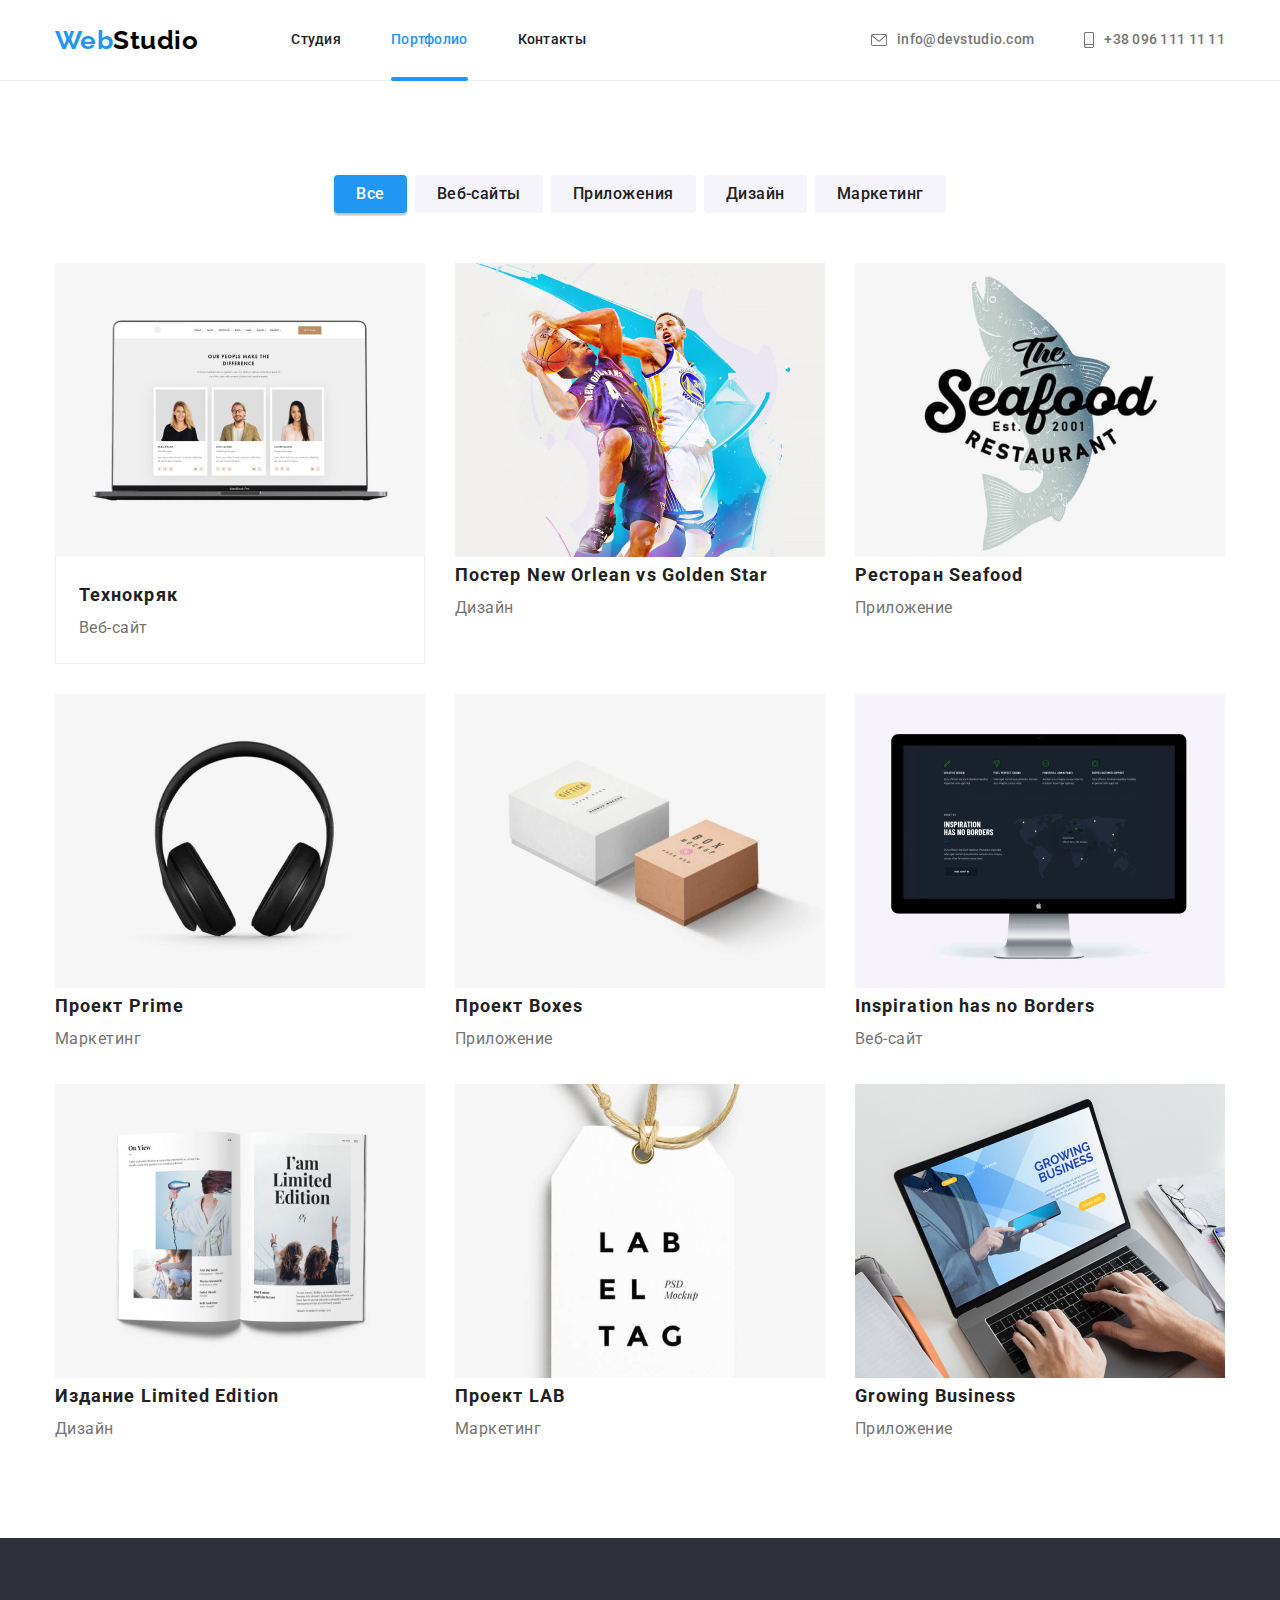
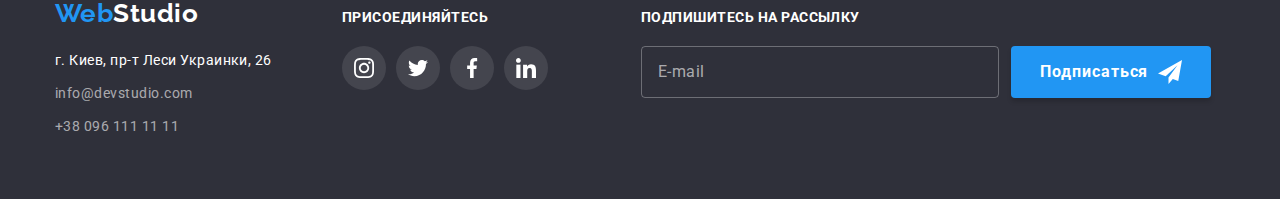
==== portfolio.html @ 0cdf699d "corrects html according to bem" ====
<!DOCTYPE html>
<html lang="ru">
<head>
    <meta charset="UTF-8">
    <meta name="viewport" content="width=device-width, initial-scale=1.0">
    <link rel="stylesheet" href="https://cdnjs.cloudflare.com/ajax/libs/modern-normalize/1.0.0/modern-normalize.min.css">
    <link rel="preconnect" href="https://fonts.gstatic.com">
    <link href="https://fonts.googleapis.com/css2?family=Raleway:wght@700&family=Roboto:wght@400;500;700;900&display=swap" rel="stylesheet"/>
    <link rel="stylesheet" href="https://cdnjs.cloudflare.com/ajax/libs/animate.css/4.1.1/animate.min.css" />
    <link rel="stylesheet" href="./css/common.css">
    <link rel="stylesheet" href="./css/portfolio.css">
    <title>Портфолио</title>
</head>
<body>
    <!--Шапка сайта-->
    <header class="header">
        <div class="container">
            <nav class="header__site-nav">
                <a class="logo link animate__bounceIn" href="./index.html" lang="en" aria-label="логотип кампании">Web<span
                        class="header__logo">Studio</span>
                </a>
                <ul class="site-nav__list list">
                    <li class="site-nav__item">
                        <a class="site-nav__link link" href="./index.html">Студия</a>
                    </li>
                    <li class="site-nav__item">
                        <a class="site-nav__link link site-nav__link--current" href="./portfolio.html">Портфолио</a>
                    </li>
                    <li class="site-nav__item">
                        <a class="site-nav__link link" href="">Контакты</a>
                    </li>
                </ul>
            </nav>
            <address class="header-address">
                <ul class="header-address__list list">
                    <li class="header-address__item">
                        <a class="header-address__link link" href="mailto:info@devstudio.com">
                            <svg class="mail-icon" width="16px" height="12px">
                                <use href="./images/sprite.svg#icon-envelope"></use>
                            </svg>
                            info@devstudio.com
                        </a>
                    </li>
                    <li class="header-address__item">
                        <a class="header-address__link link" href="tel:+380961111111">
                            <svg class="tel-icon" width="10px" height="16px">
                                <use href="./images/sprite.svg#icon-smartphone"></use>
                            </svg>
                            +38 096 111 11 11</a>
                    </li>
                </ul>
            </address>
        </div>
    </header>
    <!--Уникальный контент-->
    <main>
            <!--Портфолио. Логический заголовок h1 потом скрыть-->
            <section class="portfolio section">
                <div class="container">
                    <h1 class="portfolio__title visually-hidden">Портфолио</h1>
                    <ul class="portfolio-nav list">
                        <li class="portfolio-nav__item">
                            <button class="portfolio-nav__button portfolio-nav__button--current" type="button">Все</button></li>
                        <li class="portfolio-nav__item">
                            <button class="portfolio-nav__button" type="button">Веб-сайты</button></li>
                        <li class="portfolio-nav__item">
                            <button class="portfolio-nav__button" type="button">Приложения</button></li>
                        <li class="portfolio-nav__item">
                            <button class="portfolio-nav__button" type="button">Дизайн</button></li>
                        <li class="portfolio-nav__item">
                            <button class="portfolio-nav__button" type="button">Маркетинг</button></li>
                    </ul>
                    <ul class="portfolio-list list">
                        <li class="portfolio-item">
                            <a class="portfolio-link link" href="">
                                <div class="portfolio-link__thumb">
                                <img class="portfolio-link__image img-responsive" src="./images/portfolio/img.jpg"
                                    alt="ноутбук, на котором открыта страничка сайта" width="370" height="294">
                                    <p class="portfolio-link__description">Технокряк это современная площадка распространения коронавируса. Компании используют эту платформу для цифрового
                                    шпионажа и атак на защищённые сервера конкурентов.</p>
                                </div>
                                <div class="portfolio-link__title">
                                <h2 class="portfolio-link__heading">Технокряк</h2>
                                <p class="portfolio-link__paragraph">Веб-сайт</p>
                                </div>
                            </a>
                        </li>
                        <li class="portfolio-item">
                            <a class="portfolio-link link" href="">
                                <div class="portfolio-link__thumb">
                                <img class="portfolio-link__image img-responsive" src="./images/portfolio/img-1.jpg"
                                    alt="два баскетболиста борятся за мяч" width="370" height="294">
                                    <p class="portfolio-link__description">Технокряк это современная площадка распространения коронавируса. Компании
                                        используют эту платформу для цифрового
                                        шпионажа и атак на защищённые сервера конкурентов.</p>
                                </div>
                                <div class="portfolio-item-title">
                                    <h2 class="portfolio-link__heading">Постер <span lang="en">New Orlean vs Golden Star</span></h2>
                                    <p class="portfolio-link__paragraph">Дизайн</p>
                                </div>
                            </a>
                        </li>
                        <li class="portfolio-item">
                            <a class="portfolio-link link" href="">
                                <div class="portfolio-link__thumb">
                                <img class="portfolio-link__image img-responsive" src="./images/portfolio/img-2.jpg"
                                    alt="Изображение рыбы и название ресторана" width="370" height="294">
                                    <p class="portfolio-link__description">Технокряк это современная площадка распространения коронавируса. Компании
                                        используют эту платформу для цифрового
                                        шпионажа и атак на защищённые сервера конкурентов.</p>
                                </div>
                                <div class="portfolio-item-title">
                                    <h2 class="portfolio-link__heading">Ресторан <span lang="en">Seafood</span></h2>
                                    <p class="portfolio-link__paragraph">Приложение</p>
                                </div>
                            </a>
                        </li>
                        <li class="portfolio-item">
                            <a class="portfolio-link link" href="">
                                <div class="portfolio-link__thumb">
                                <img class="portfolio-link__image img-responsive" src="./images/portfolio/img-3.jpg" alt="наушники" width="370"
                                    height="294">
                                    <p class="portfolio-link__description">Технокряк это современная площадка распространения коронавируса. Компании
                                        используют эту платформу для цифрового
                                        шпионажа и атак на защищённые сервера конкурентов.</p>
                                </div>
                                <div class="portfolio-item-title">
                                    <h2 class="portfolio-link__heading" lang="en">Проект Prime</h2>
                                    <p class="portfolio-link__paragraph">Маркетинг</p>
                                </div>
                            </a>
                        </li>
                        <li class="portfolio-item">
                            <a class="portfolio-link link" href="">
                                <div class="portfolio-link__thumb">
                                <img class="portfolio-link__image img-responsive" src="./images/portfolio/img-4.jpg" alt="две маленькие коробочки"
                                    width="370" height="294">
                                    <p class="portfolio-link__description">Технокряк это современная площадка распространения коронавируса. Компании
                                        используют эту платформу для цифрового
                                        шпионажа и атак на защищённые сервера конкурентов.</p>
                                </div>
                                <div class="portfolio-item-title">
                                    <h2 class="portfolio-link__heading">Проект <span lang="en">Boxes</span></h2>
                                    <p class="portfolio-link__paragraph">Приложение</p>
                                </div>
                            </a>
                        </li>
                        <li class="portfolio-item">
                            <a class="portfolio-link link" href="">
                                <div class="portfolio-link__thumb">
                                <img class="portfolio-link__image img-responsive" src="./images/portfolio/img-5.jpg" alt="монитор imac" width="370"
                                    height="294">
                                    <p class="portfolio-link__description">Технокряк это современная площадка распространения коронавируса. Компании используют эту платформу для цифрового
                                    шпионажа и атак на защищённые сервера конкурентов.</p>
                                </div>
                                <div class="portfolio-item-title">
                                    <h2 class="portfolio-link__heading" lang="en">Inspiration has no Borders</h2>
                                    <p class="portfolio-link__paragraph">Веб-сайт</p>
                                </div>
                            </a>
                        </li>
                        <li class="portfolio-item">
                            <a class="portfolio-link link" href="">
                                <div class="portfolio-link__thumb">
                                <img class="portfolio-link__image img-responsive" src="./images/portfolio/img-6.jpg" alt="разворот книги на английском"
                                    width="370" height="294">
                                    <p class="portfolio-link__description">Технокряк это современная площадка распространения коронавируса. Компании используют эту платформу для цифрового
                                    шпионажа и атак на защищённые сервера конкурентов.</p>
                                </div>
                                <div class="portfolio-item-title">
                                    <h2 class="portfolio-link__heading">Издание <span lang="en">Limited Edition</span></h2>
                                    <p class="portfolio-link__paragraph">Дизайн</p>
                                </div>
                            </a>
                        </li>
                        <li class="portfolio-item">
                            <a class="portfolio-link link" href="">
                                <div class="portfolio-link__thumb">
                                <img class="portfolio-link__image img-responsive" src="./images/portfolio/img-7.jpg"
                                    alt="бирка с латинскими буквами и веревочкой" width="370" height="294">
                                    <p class="portfolio-link__description">Технокряк это современная площадка распространения коронавируса. Компании используют эту платформу для цифрового
                                    шпионажа и атак на защищённые сервера конкурентов.</p>
                                </div>
                                <div class="portfolio-item-title">
                                    <h2 class="portfolio-link__heading">Проект <span lang="en">LAB</span></h2>
                                    <p class="portfolio-link__paragraph">Маркетинг</p>
                                </div>
                            </a>
                        </li>
                        <li class="portfolio-item">
                            <a class="portfolio-link link" href="">
                                <div class="portfolio-link__thumb">
                                <img class="portfolio-link__image img-responsive" src="./images/portfolio/img-8.jpg" alt="человек печатает на ноутбуке"
                                    width="370" height="294">
                                    <p class="portfolio-link__description">Технокряк это современная площадка распространения коронавируса. Компании используют эту платформу для цифрового
                                    шпионажа и атак на защищённые сервера конкурентов.</p>
                                </div>
                                <div class="portfolio-item-title">
                                    <h2 class="portfolio-link__heading" lang="en">Growing Business</h2>
                                    <p class="portfolio-link__paragraph">Приложение</p>
                                </div>
                            </a>
                        </li>
                    </ul>
                </div>
            </section>
    </main>
    <!--Подвал сайта-->
    <footer class="footer">
        <div class="container">
            <div class="address-box">
                <a class="logo link" href="./" lang="en" aria-label="логотип кампании">Web<span
                        class="footer__logo">Studio</span>
                </a>
                <address class="footer__address">
                    <ul class="footer-list list">
                        <li class="footer-list__item">
                            <a class="footer-list__link street link" href="https://goo.gl/maps/yxL3MHrEy7Q6VwSg8"
                                target="_blank" rel="noreferrer noopener">г. Киев, пр-т Леси Украинки,
                                26</a>
                        </li>
                        <li class="footer-list__item">
                            <a class="footer-list__link link" href="mailto:info@devstudio.com">info@devstudio.com</a>
                        </li>
                        <li class="footer-list__item">
                            <a class="footer-list__link link" href="tel:+380961111111">+38 096 111 11 11</a>
                        </li>
                    </ul>
                </address>
            </div>
            <div class="social-box">
                <p class="footer-paragraph">Присоединяйтесь</p>
                <ul class="social-list list">
                    <li class="social-list__item">
                        <a class="social-list__link link" href="">
                            <svg class="social-list__image" width="20px" height="20px">
                                <use href="./images/sprite.svg#icon-instagram"></use>
                            </svg>
                        </a>
                    </li>
                    <li class="social-list__item">
                        <a class="social-list__link link" href="">
                            <svg class="social-list__image" width="20px" height="20px">
                                <use href="./images/sprite.svg#icon-twitter"></use>
                            </svg>
                        </a>
                    </li>
                    <li class="social-list__item">
                        <a class="social-list__link link" href="">
                            <svg class="social-list__image" width="20px" height="20px">
                                <use href="./images/sprite.svg#icon-facebook"></use>
                            </svg>
                        </a>
                    </li>
                    <li class="social-list__item">
                        <a class="social-list__link link" href="">
                            <svg class="social-list__image" width="20px" height="20px">
                                <use href="./images/sprite.svg#icon-linkedin"></use>
                            </svg>
                        </a>
                    </li>
                </ul>
            </div>
            <form class="footer-form">
                <p class="footer-form__paragraph">Подпишитесь на рассылку</p>
                <div class="footer-box">
                    <input type="email" name="email" id="subscription-email" class="footer-box__e-mail" placeholder="E-mail"
                        autocomplete="off">
                    <button type="submit" class="footer-box__button">Подписаться
                        <svg class="footer-box__icon" width="24px" height="24px">
                            <use href="./images/sprite.svg#icon-icon-send"></use>
                        </svg>
                    </button>
                </div>
            </form>
        </div>
    </footer>
</body>
</html>
---- css/common.css ----
/* primary background colour #FFFFFF
secondary background colour (our team section) #F5F4FA
footer background colour #2F303A
accent #2196F3
logo black colour #000000
primary black colour #212121
secondary black colour (grey header and paragraphs) #757575
primary white colour #FFFFFF
footer white colour rgba(255, 255, 255, 0.6) 
header border color #ECECEC
portfolio border color #EEEEEE
icon-color #AFB1B8
*/

:root {
  --primary-black-color: #212121;
  --secondary-black-color: #757575;
  --primary-white-color: #ffffff;
  --secondary-background-color: #f5f4fa;
  --footer-background-color: #2f303a;
  --accent-color: #2196f3;
  --header-border-color: #ececec;
  --footer-white-color: rgba(255, 255, 255, 0.6);
  --portfolio-border-color: #eeeeee;
  --item-list-gap: 30px;
  --icon-color: #afb1b8;
  --footer-social-icon-bg: rgba(255, 255, 255, 0.1);
  --transition-time-and-function: 250ms cubic-bezier(0.4, 0, 0.2, 1);
}

/* body */
body {
  background-color: var(--primary-white-color);
  color: var(--primary-black-color);
  font-family: Roboto, sans-serif;
  letter-spacing: 0.03em;
}
/* h */
h1,
h2,
h3,
h4,
h5,
h6 {
  margin: 0;
}
/* p */
p {
  margin: 0;
}
/* ul */
.list {
  list-style: none;
  margin: 0;
  padding: 0;
}
/* a */
.link {
  display: block;
  text-decoration: none;
  font-style: normal;
}
/* img */
.img-responsive {
  display: block;
}
/* visually hidden */
.visually-hidden {
  position: absolute;
  width: 1px;
  height: 1px;
  margin: -1px;
  border: 0;
  padding: 0;
  white-space: nowrap;
  clip-path: inset(100%);
  clip: rect(0 0 0 0);
  overflow: hidden;
}

/* header 
border bottom is temporarily set*/
.header {
  border-bottom: 1px solid var(--header-border-color);
}

/* site-nav */
.site-nav__list .link {
  color: var(--primary-black-color);
  font-weight: 500;
  font-size: 14px;
  line-height: 1.14;
  letter-spacing: 0.02em;
  transition: var(--transition-time-and-function);
}
.site-nav__list .link:hover,
.site-nav__list .link:focus {
  color: var(--accent-color);
}
.site-nav__list .site-nav__link--current {
  color: var(--accent-color);
}
/* flex header */
.container {
  width: 1200px;
  padding: 0px 15px;
  margin: 0 auto;
}
.header .container,
.header__site-nav,
.site-nav__list,
.header-address__list {
  display: flex;
  align-items: center;
}
.header__site-nav .logo {
  margin-right: 93px;
}

.site-nav__item:not(:last-child) {
  margin-right: 50px;
}

.header-address__item:not(:last-child) {
  margin-right: 50px;
}

.site-nav__link,
.header-address__link {
  padding-top: 32px;
  padding-bottom: 32px;
}
.header-address {
  margin-left: auto;
}
.mail-icon {
  width: 16px;
  height: 12px;
  margin-right: 10px;
  fill: currentColor;
}

.tel-icon {
  width: 10px;
  height: 16px;
  margin-right: 10px;
  fill: currentColor;
}
/* logo */
.logo {
  font-family: Raleway, sans-serif;
  font-weight: 700;
  font-size: 26px;
  line-height: 1.19;
}
.header__site-nav > .link {
  color: var(--accent-color);
}
.header__logo {
  color: #000000;
}
/* footer logo */
.footer__logo {
  color: var(--primary-white-color);
}
/* header-address list */
.header-address__link {
  display: flex;
  align-items: center;
  color: var(--secondary-black-color);
  font-weight: 500;
  font-size: 14px;
  line-height: 1.14;
  letter-spacing: 0.02em;
  transition: var(--transition-time-and-function);
}
.header-address__link:hover,
.header-address__link:focus {
  color: var(--accent-color);
}
/* social-icon*/
.social-list {
  display: flex;
  justify-content: space-between;
  padding-right: 32px;
  padding-bottom: 30px;
  padding-left: 32px;
}
.social-list__link {
  display: flex;
  width: 44px;
  height: 44px;
  align-items: center;
  justify-content: center;
  border-radius: 50%;
  transition: var(--transition-time-and-function);
}
.social-list__image {
  width: 20px;
  height: 20px;
  fill: var(--icon-color);
  transition: var(--transition-time-and-function);
}
.social-list__link:hover .social-list__image,
.social-list__link:focus .social-list__image {
  fill: var(--primary-white-color);
}
.social-list__link:hover,
.social-list__link:focus {
  background-color: var(--accent-color);
}
/* footer. footer background is temporarily set */
.footer {
  background-color: var(--footer-background-color);
  padding: 60px 0px;
}
.footer .logo.link {
  color: var(--accent-color);
  margin-bottom: 20px;
}
.footer-list__item {
  color: var(--primary-white-color);
}
.footer-list__item:not(:last-child) {
  margin-bottom: 9px;
}
.footer-list__link {
  color: var(--footer-white-color);
}
.footer-list__link.street {
  color: var(--primary-white-color);
}

.footer-list__link.link:hover,
.footer-list__link.link:focus {
  color: var(--accent-color);
}
.footer-list__link.link {
  font-size: 14px;
  line-height: 1.71;
  transition: var(--transition-time-and-function);
}
.footer-paragraph {
  font-weight: 700;
  font-size: 14px;
  line-height: 1.14;
  text-transform: uppercase;
  margin-bottom: 20px;
  color: var(--primary-white-color);
}
.footer > .container {
  display: flex;
  align-items: baseline;
}
.footer-list {
  margin-right: 70px;
}
.social-box .social-list.list {
  padding: 0;
  margin-right: 93px;
}
.footer .social-list__image {
  width: 20px;
  height: 20px;
  fill: var(--primary-white-color);
}
.footer .social-list__link {
  background-color: var(--footer-social-icon-bg);
  transition: var(--transition-time-and-function);
}
.footer .social-list__link:hover,
.footer .social-list__link:focus {
  background-color: var(--accent-color);
}
.footer .social-list__item:not(:last-child) {
  margin-right: 10px;
}
/* button */
button {
  letter-spacing: 0.03em;
}
.section {
  padding-top: 94px;
  padding-bottom: 94px;
}
.section__heading {
  margin-bottom: 50px;
}
.site-nav__item {
  position: relative;
}
.site-nav__link--current::after {
  position: absolute;
  bottom: -1px;
  display: flex;
  content: "";
  width: 100%;
  height: 4px;
  background-color: var(--accent-color);
  border-radius: 2px;
}
/* footer-form */
.footer-form__paragraph {
  font-weight: 700;
  font-size: 14px;
  line-height: 1.14;
  text-transform: uppercase;
  color: var(--primary-white-color);
  margin-bottom: 20px;
}
.footer-box {
  display: flex;
  flex-direction: row;
}
.footer-box__e-mail {
  line-height: 1.25;
  letter-spacing: 0.03em;
  width: 358px;
  padding-top: 15px;
  padding-bottom: 15px;
  padding-left: 16px;
  border: 1px solid rgba(255, 255, 255, 0.3);
  border-radius: 4px;
  background-color: transparent;
  margin-right: 12px;
}

.footer-box__button {
  display: inline-flex;
  align-items: center;
  font-weight: bold;
  font-size: 16px;
  line-height: 1.88;
  text-align: center;
  letter-spacing: 0.06em;
  color: var(--primary-white-color);
  background-color: var(--accent-color);
  box-shadow: 0px 4px 4px rgba(0, 0, 0, 0.15);
  border-radius: 4px;
  border: 1px solid transparent;
  padding: 10px 28px;
}
.footer-box__icon {
  margin-left: 10px;
}

.footer-form input[placeholder="E-mail"],
.footer-form input::placeholder {
  font-weight: 400;
  font-size: 16px;
  color: var(--footer-white-color);
}
---- css/portfolio.css ----
/* portfolio-nav button */
.portfolio-nav__button {
  display: inline-block;
  border: transparent;
  border-radius: 4px;
  padding: 6px 22px;

  background-color: var(--secondary-background-color);
  color: color: var(--primary-black-color);
  font-family: Roboto,sans-serif;
  font-weight: 500;
  font-size: 16px;
  line-height: 1.63;

  transition: var(--transition-time-and-function);
}
.portfolio-nav__button:hover,
.portfolio-nav__button:focus {
  color: var(--primary-white-color);
  background-color: var(--accent-color);
  box-shadow: 0px 3px 1px rgba(0, 0, 0, 0.1), 0px 1px 2px rgba(0, 0, 0, 0.08), 0px 2px 2px rgba(0, 0, 0, 0.12);
}
.portfolio-nav__button--current {
  background-color: var(--accent-color);
  color: var(--primary-white-color);
  box-shadow: 0px 3px 1px rgba(0, 0, 0, 0.1), 0px 1px 2px rgba(0, 0, 0, 0.08), 0px 2px 2px rgba(0, 0, 0, 0.12);
}

/* portfolio-heading  */
.portfolio-link__heading {
  color: var(--primary-black-color);
  font-size: 18px;
  line-height: 2;
  letter-spacing: 0.06em;
  font-weight: 700;
}
/* portfolio-paragraph */
.portfolio-link__paragraph {
  color: var(--secondary-black-color);
  font-size: 16px;
  line-height: 1.88;
}
.portfolio-nav {
  display: flex;
  justify-content: center;
}
.portfolio-nav__item:not(:last-child) {
  margin-right: 8px;
}
.portfolio-nav.list {
  margin-bottom: 50px;
}
.portfolio-list {
  display: flex;
  flex-wrap: wrap;
  margin-left: calc(-1*var(--item-list-gap));
  margin-top: calc(-1*var(--item-list-gap));
}
.portfolio-item {
/*   width:370px; */
  flex-basis: calc(100%/3 - var(--item-list-gap));
  margin-left: var(--item-list-gap);
  margin-top: var(--item-list-gap);
}
/* .portfolio-item:not(:nth-child(3n)) {
  margin-right: 30px;
}
.portfolio-item:not(:nth-last-child(-n+3)) {
  margin-bottom: 30px;
} */
.portfolio-link__title{
  border-left: 1px solid var(--portfolio-border-color);
  border-right: 1px solid var(--portfolio-border-color);
  border-bottom: 1px solid var(--portfolio-border-color);
  padding: 20px 23px;
}

.portfolio-list.section {
  padding-bottom: 94px;
}

/* portfolio-item link */
.portfolio-item__link {
  transition: var(--transition-time-and-function);
}
.portfolio-item__link:hover,
.portfolio-item__link:focus {
  box-shadow: 0px 1px 1px rgba(0, 0, 0, 0.12), 0px 4px 4px rgba(0, 0, 0, 0.06), 1px 4px 6px rgba(0, 0, 0, 0.16);
}
.portfolio-link__thumb {
  position: relative;
  overflow: hidden;
}
.portfolio-link__description {
  position: absolute;
  width: 100%;
  height: 100%;
  top: 0;

  transform: translateY(100%);
  transition: transform var(--transition-time-and-function);
  opacity: 0.9;

  font-size: 18px;
  line-height: 1.56;
  padding: 63px 24px; 
  color: var(--primary-white-color);
  background-color: var(--accent-color);
}
.portfolio-link:hover .portfolio-link__description,
.portfolio-link:focus .portfolio-link__description {
  transform: translateY(0);
}
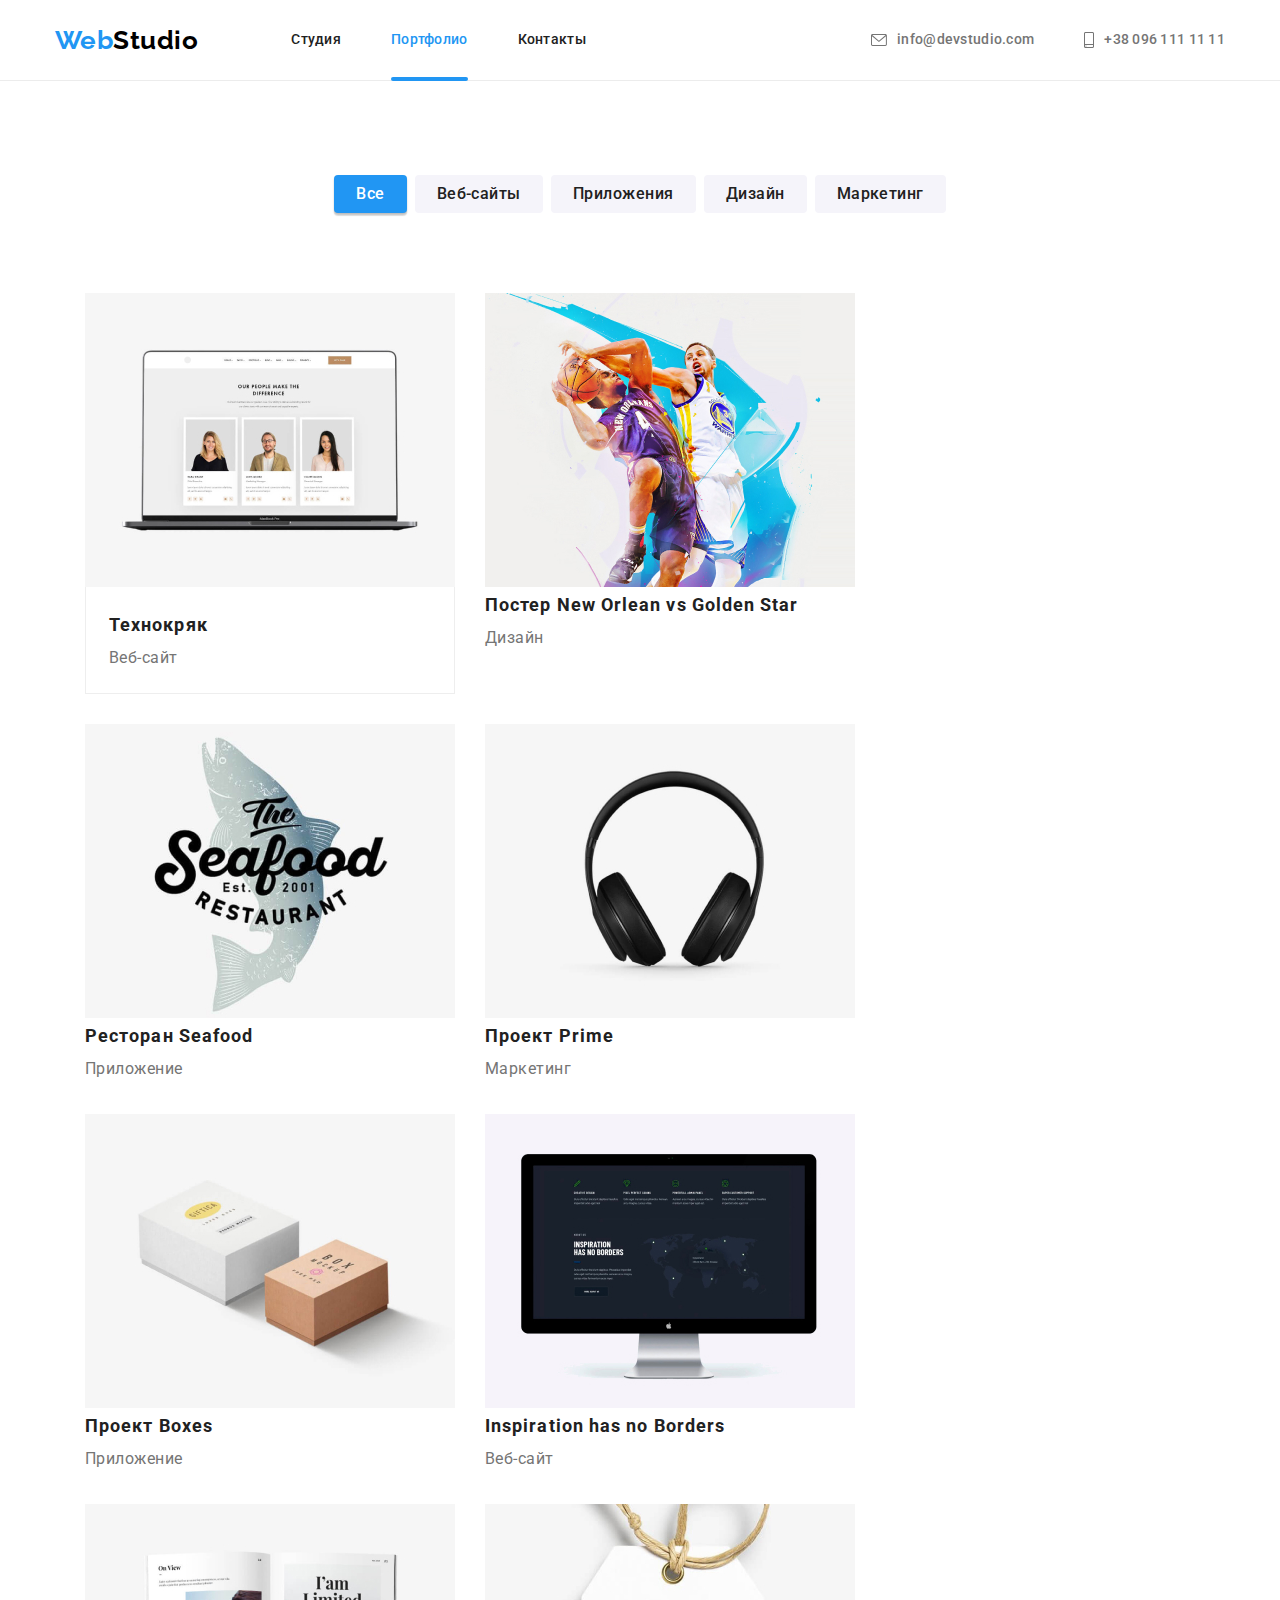
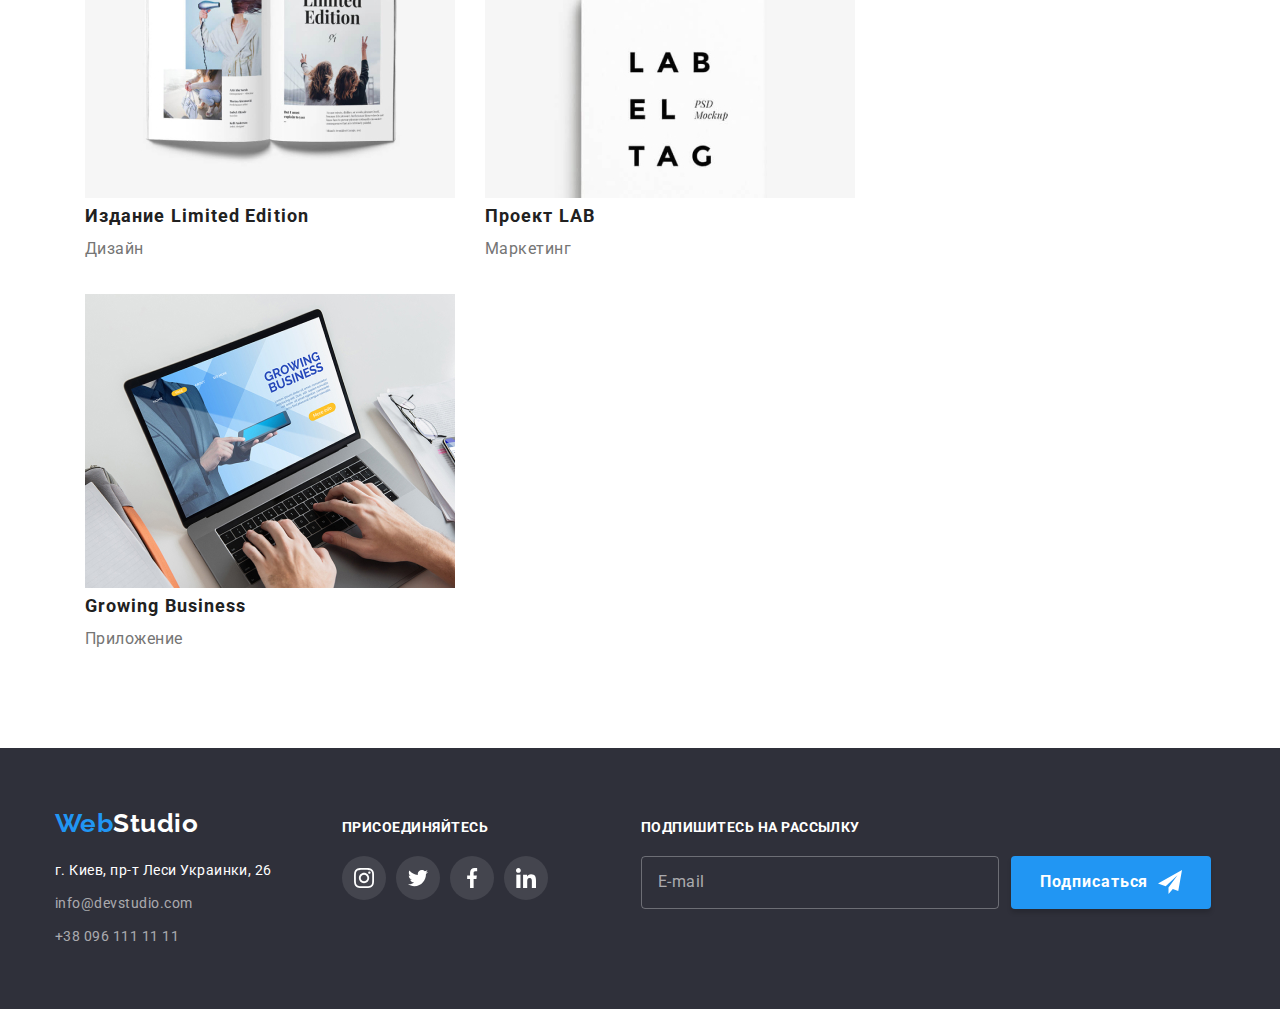
==== commit 353d133a: "replaces root variables with saas variables" ====
--- a/portfolio.html
+++ b/portfolio.html
@@ -7,8 +7,7 @@
     <link rel="preconnect" href="https://fonts.gstatic.com">
     <link href="https://fonts.googleapis.com/css2?family=Raleway:wght@700&family=Roboto:wght@400;500;700;900&display=swap" rel="stylesheet"/>
     <link rel="stylesheet" href="https://cdnjs.cloudflare.com/ajax/libs/animate.css/4.1.1/animate.min.css" />
-    <link rel="stylesheet" href="./css/common.css">
-    <link rel="stylesheet" href="./css/portfolio.css">
+    <link rel="stylesheet" href="./css/portfolio.min.css">
     <title>Портфолио</title>
 </head>
 <body>
--- a/css/portfolio.min.css
+++ b/css/portfolio.min.css
@@ -0,0 +1,2 @@
+.visually-hidden{position:absolute;width:1px;height:1px;margin:-1px;border:0;padding:0;white-space:nowrap;clip-path:inset(100%);clip:rect(0 0 0 0);overflow:hidden}body{background-color:#fff;color:#212121;font-family:Roboto, sans-serif;letter-spacing:0.03em}h1,h2,h3,h4,h5,h6{margin:0}p{margin:0}.list{list-style:none;margin:0;padding:0}.link{display:block;text-decoration:none;font-style:normal}.img-responsive{display:block}.container{width:1200px;padding:0px 15px;margin:0 auto}.section{padding-top:94px;padding-bottom:94px}.section__heading{text-align:center;font-weight:700;font-size:36px;line-height:1.16;margin-bottom:50px}.social-list{display:flex;justify-content:space-between;padding-right:32px;padding-bottom:30px;padding-left:32px}.social-list__link{display:flex;width:44px;height:44px;align-items:center;justify-content:center;border-radius:50%;transition:250ms cubic-bezier(0.4, 0, 0.2, 1)}.social-list__image{width:20px;height:20px;fill:#afb1b8;transition:250ms cubic-bezier(0.4, 0, 0.2, 1)}.social-list__link:hover .social-list__image,.social-list__link:focus .social-list__image{fill:#fff}.social-list__link:hover,.social-list__link:focus{background-color:#2196f3}.social-box .social-list.list{padding:0;margin-right:93px}.footer .social-list__image{width:20px;height:20px;fill:#fff}.footer .social-list__link{background-color:rgba(255,255,255,0.1);transition:250ms cubic-bezier(0.4, 0, 0.2, 1)}.footer .social-list__link:hover,.footer .social-list__link:focus{background-color:#2196f3}.footer .social-list__item:not(:last-child){margin-right:10px}.header{border-bottom:1px solid #ececec}.header .container,.header__site-nav,.site-nav__list,.header-address__list{display:flex;align-items:center}.header__site-nav .logo{margin-right:93px}.site-nav__item:not(:last-child),.header-address__item:not(:last-child){margin-right:50px}.site-nav__link,.header-address__link{padding-top:32px;padding-bottom:32px}.header-address{margin-left:auto}.mail-icon{width:16px;height:12px;margin-right:10px;fill:currentColor}.tel-icon{width:10px;height:16px;margin-right:10px;fill:currentColor}.site-nav__list .link{color:#212121;font-weight:500;font-size:14px;line-height:1.14;letter-spacing:0.02em;transition:250ms cubic-bezier(0.4, 0, 0.2, 1)}.site-nav__list .link:hover,.site-nav__list .link:focus{color:#2196f3}.site-nav__list .site-nav__link--current{color:#2196f3}.site-nav__item{position:relative}.site-nav__link--current::after{position:absolute;bottom:-1px;display:flex;content:"";width:100%;height:4px;background-color:#2196f3;border-radius:2px}.logo{font-family:Raleway, sans-serif;font-weight:700;font-size:26px;line-height:1.19}.header__site-nav>.link{color:#2196f3}.header__logo{color:#000000}.footer__logo{color:#fff}.footer .logo.link{color:#2196f3;margin-bottom:20px}.header-address__link{display:flex;align-items:center;color:#757575;font-weight:500;font-size:14px;line-height:1.14;letter-spacing:0.02em;transition:250ms cubic-bezier(0.4, 0, 0.2, 1)}.header-address__link:hover,.header-address__link:focus{color:#2196f3}.footer{background-color:#2f303a;padding:60px 0px}.footer-list__item{color:#fff}.footer-list__item:not(:last-child){margin-bottom:9px}.footer-list__link{color:rgba(255,255,255,0.6)}.footer-list__link.street{color:#fff}.footer-list__link.link:hover,.footer-list__link.link:focus{color:#2196f3}.footer-list__link.link{font-size:14px;line-height:1.71;transition:250ms cubic-bezier(0.4, 0, 0.2, 1)}.footer-paragraph{font-weight:700;font-size:14px;line-height:1.14;text-transform:uppercase;margin-bottom:20px;color:#fff}.footer>.container{display:flex;align-items:baseline}.footer-list{margin-right:70px}.footer-form__paragraph{font-weight:700;font-size:14px;line-height:1.14;text-transform:uppercase;color:#fff;margin-bottom:20px}.footer-box{display:flex;flex-direction:row}.footer-box__e-mail{line-height:1.25;letter-spacing:0.03em;width:358px;padding-top:15px;padding-bottom:15px;padding-left:16px;border:1px solid rgba(255,255,255,0.3);border-radius:4px;background-color:transparent;margin-right:12px}.footer-box__button{display:inline-flex;align-items:center;font-weight:bold;font-size:16px;line-height:1.88;text-align:center;letter-spacing:0.06em;color:#fff;background-color:#2196f3;box-shadow:0px 4px 4px rgba(0,0,0,0.15);border-radius:4px;border:1px solid transparent;padding:10px 28px}.footer-box__icon{margin-left:10px}.footer-form input[placeholder="E-mail"],.footer-form input::placeholder{font-weight:400;font-size:16px;color:rgba(255,255,255,0.6)}.portfolio-nav{display:flex;justify-content:center}.portfolio-nav__item:not(:last-child){margin-right:8px}.portfolio-nav.list{margin-bottom:50px}.portfolio-nav__button{display:inline-block;border:transparent;border-radius:4px;padding:6px 22px;background-color:#f5f4fa;color:#212121;font-family:Roboto, sans-serif;font-weight:500;font-size:16px;line-height:1.63;letter-spacing:0.03em;transition:250ms cubic-bezier(0.4, 0, 0.2, 1)}.portfolio-nav__button:hover,.portfolio-nav__button:focus{color:#fff;background-color:#2196f3;box-shadow:0px 3px 1px rgba(0,0,0,0.1),0px 1px 2px rgba(0,0,0,0.08),0px 2px 2px rgba(0,0,0,0.12)}.portfolio-nav__button--current{background-color:#2196f3;color:#fff;box-shadow:0px 3px 1px rgba(0,0,0,0.1),0px 1px 2px rgba(0,0,0,0.08),0px 2px 2px rgba(0,0,0,0.12)}.portfolio-link__heading{color:#212121;font-size:18px;line-height:2;letter-spacing:0.06em;font-weight:700}.portfolio-link__paragraph{color:#757575;font-size:16px;line-height:1.88}.portfolio-list{display:flex;flex-wrap:wrap;margin-left:calc(-1 * $item-list-gap);margin-top:calc(-1 * $item-list-gap)}.portfolio-item{flex-basis:calc(100% / 3 - $item-list-gap);margin-left:30px;margin-top:30px}.portfolio-link__title{border-left:1px solid #eee;border-right:1px solid #eee;border-bottom:1px solid #eee;padding:20px 23px}.portfolio-list.section{padding-bottom:94px}.portfolio-item__link{transition:250ms cubic-bezier(0.4, 0, 0.2, 1)}.portfolio-item__link:hover,.portfolio-item__link:focus{box-shadow:0px 1px 1px rgba(0,0,0,0.12),0px 4px 4px rgba(0,0,0,0.06),1px 4px 6px rgba(0,0,0,0.16)}.portfolio-link__thumb{position:relative;overflow:hidden}.portfolio-link__description{position:absolute;width:100%;height:100%;top:0;transform:translateY(100%);transition:transform 250ms cubic-bezier(0.4, 0, 0.2, 1);opacity:0.9;font-size:18px;line-height:1.56;padding:63px 24px;color:#fff;background-color:#2196f3}.portfolio-link:hover .portfolio-link__description,.portfolio-link:focus .portfolio-link__description{transform:translateY(0)}
+/*# sourceMappingURL=portfolio.min.css.map */